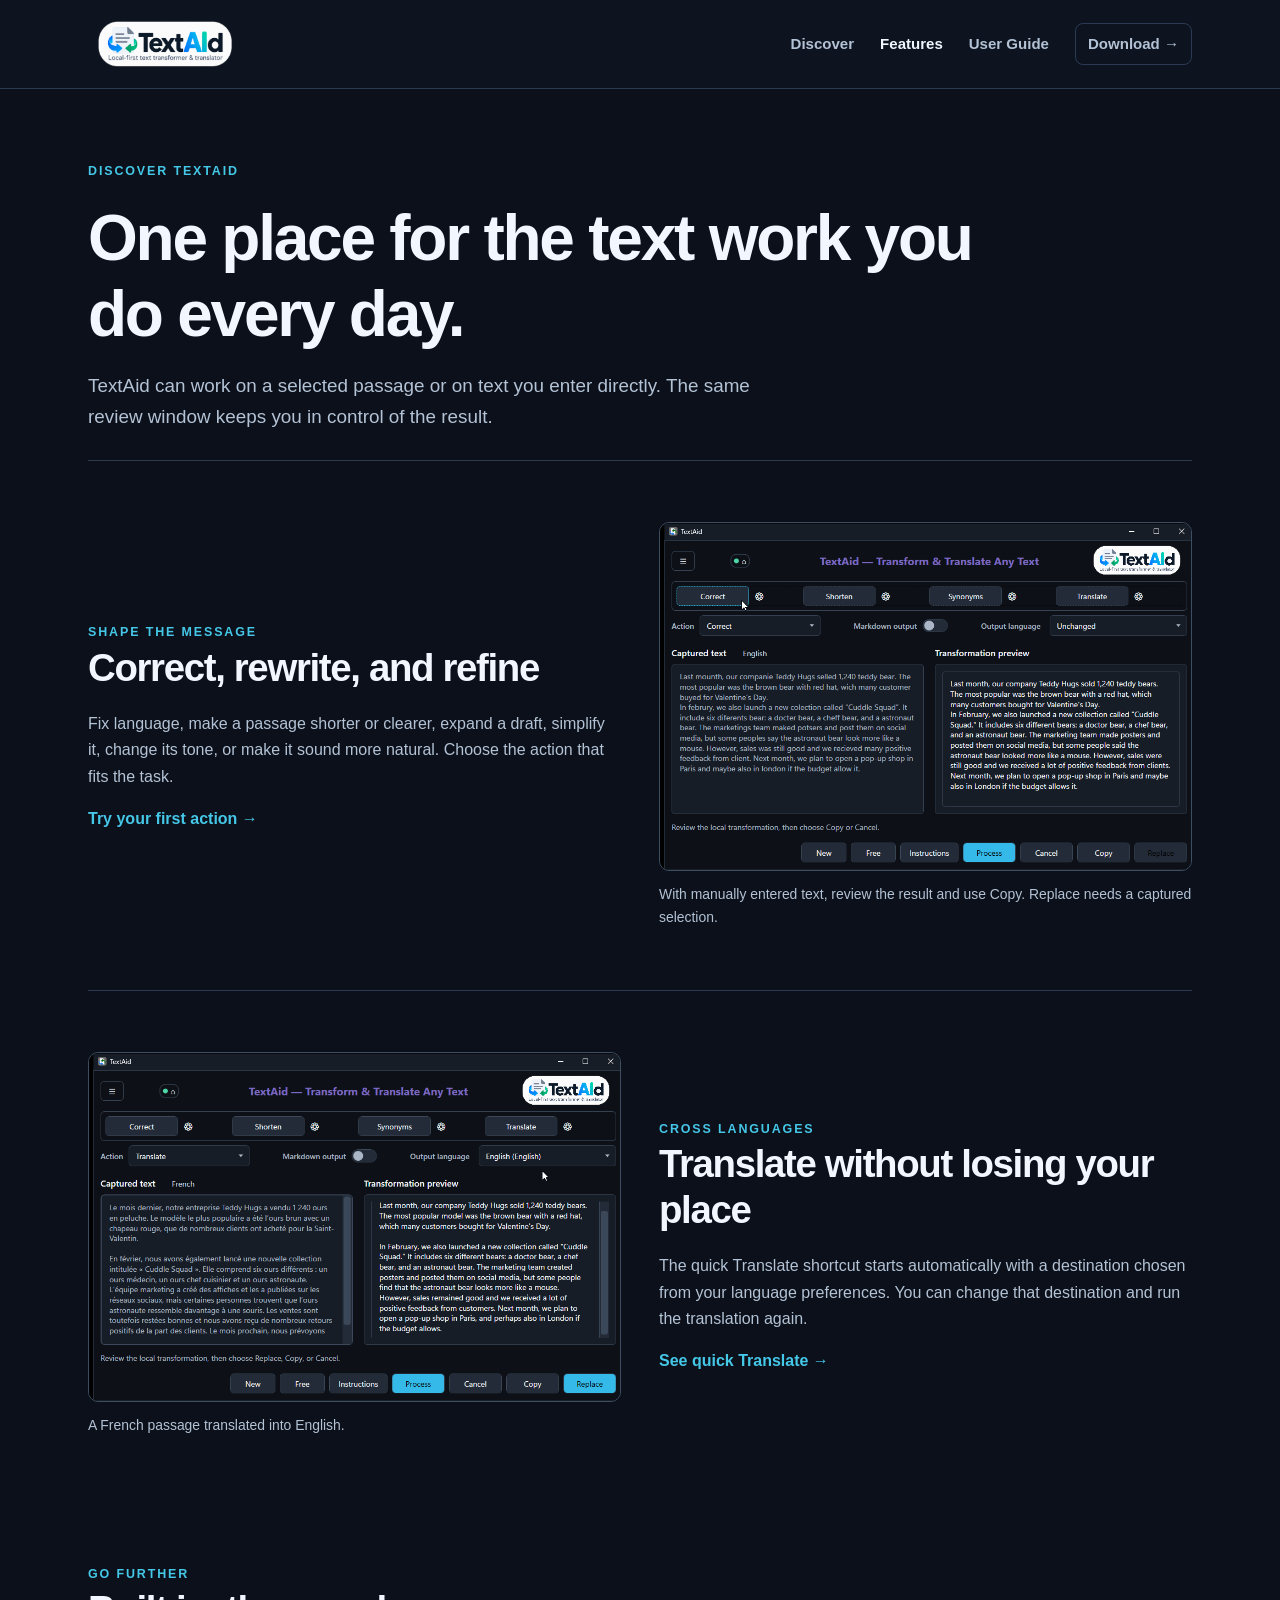
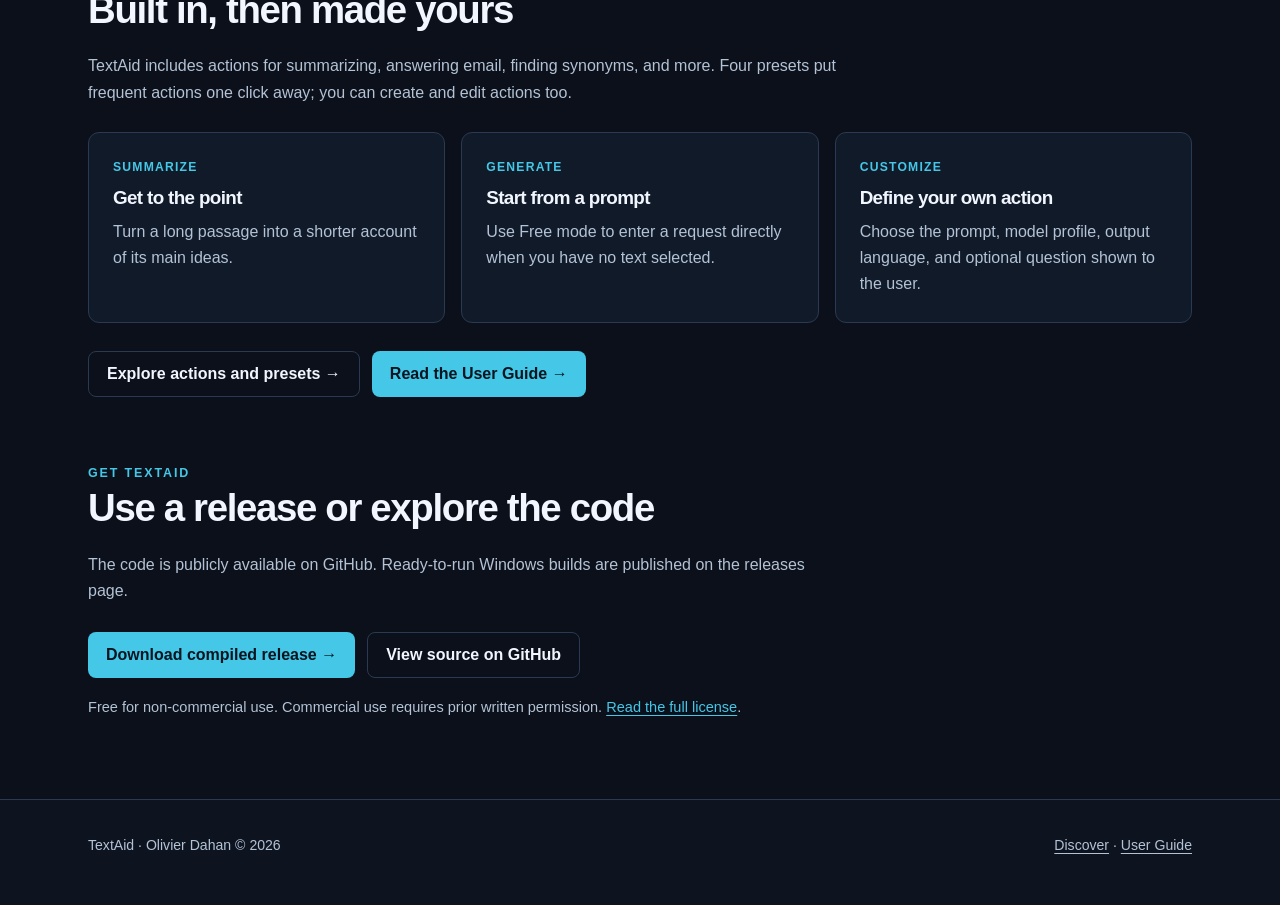
==== site/features.html @ c763dded "Add TextAid website and user guide" ====
<!doctype html>
<html lang="en">
<head><meta charset="utf-8"><meta name="viewport" content="width=device-width, initial-scale=1"><meta name="description" content="Explore TextAid's text actions, quick translation, and AI connection choices."><title>Features — TextAid</title><link rel="stylesheet" href="styles.css"></head>
<body>
  <a class="skip" href="#main">Skip to content</a>
  <header class="site-header"><div class="header-inner"><a class="logo-link" href="index.html" aria-label="TextAid home"><img src="images/Logo-final.png" alt="TextAid" width="154" height="62"></a><nav class="primary-nav" aria-label="Main navigation"><a href="index.html">Discover</a><a href="features.html" aria-current="page">Features</a><a href="guide.html">User Guide</a><a class="nav-cta" href="https://github.com/odahan/TextAid/releases">Download →</a></nav></div></header>
  <main id="main" class="container">
    <header class="page-heading"><span class="eyebrow">Discover TextAid</span><h1>One place for the text work you do every day.</h1><p class="lead">TextAid can work on a selected passage or on text you enter directly. The same review window keeps you in control of the result.</p></header>
    <section class="story" aria-labelledby="transform"><div><span class="eyebrow">Shape the message</span><h2 id="transform">Correct, rewrite, and refine</h2><p>Fix language, make a passage shorter or clearer, expand a draft, simplify it, change its tone, or make it sound more natural. Choose the action that fits the task.</p><a class="text-link" href="guide-first-result.html">Try your first action</a></div><figure class="figure"><a href="images/01-choose-result.png" target="_blank" rel="noopener" aria-label="Open full-size screenshot in a new tab"><img src="images/01-choose-result.png" alt="TextAid showing manually entered text and a corrected result" width="966" height="633"></a><figcaption>With manually entered text, review the result and use Copy. Replace needs a captured selection.</figcaption></figure></section>
    <section class="story" aria-labelledby="translate"><div><span class="eyebrow">Cross languages</span><h2 id="translate">Translate without losing your place</h2><p>The quick Translate shortcut starts automatically with a destination chosen from your language preferences. You can change that destination and run the translation again.</p><a class="text-link" href="guide-quick-translate.html">See quick Translate</a></div><figure class="figure"><a href="images/02-quick-translate.png" target="_blank" rel="noopener" aria-label="Open full-size screenshot in a new tab"><img src="images/02-quick-translate.png" alt="French text and its English translation in TextAid" width="966" height="633"></a><figcaption>A French passage translated into English.</figcaption></figure></section>
    <section class="section" aria-labelledby="more"><div class="section-head"><span class="eyebrow">Go further</span><h2 id="more">Built in, then made yours</h2><p>TextAid includes actions for summarizing, answering email, finding synonyms, and more. Four presets put frequent actions one click away; you can create and edit actions too.</p></div><div class="feature-grid"><article class="panel"><div class="tag">Summarize</div><h3>Get to the point</h3><p>Turn a long passage into a shorter account of its main ideas.</p></article><article class="panel"><div class="tag">Generate</div><h3>Start from a prompt</h3><p>Use Free mode to enter a request directly when you have no text selected.</p></article><article class="panel"><div class="tag">Customize</div><h3>Define your own action</h3><p>Choose the prompt, model profile, output language, and optional question shown to the user.</p></article></div><div class="button-row"><a class="button button-outline" href="guide-actions.html">Explore actions and presets →</a><a class="button button-primary" href="guide.html">Read the User Guide →</a></div></section>
    <section class="section" aria-labelledby="get"><div class="section-head"><span class="eyebrow">Get TextAid</span><h2 id="get">Use a release or explore the code</h2><p>The code is publicly available on GitHub. Ready-to-run Windows builds are published on the releases page.</p></div><div class="button-row"><a class="button button-primary" href="https://github.com/odahan/TextAid/releases">Download compiled release →</a><a class="button button-outline" href="https://github.com/odahan/TextAid">View source on GitHub</a></div><p class="license-note">Free for non-commercial use. Commercial use requires prior written permission. <a href="https://github.com/odahan/TextAid/blob/master/LICENSE">Read the full license</a>.</p></section>
  </main>
  <footer class="site-footer"><div class="footer-inner"><p>TextAid · Olivier Dahan © 2026</p><p><a href="index.html">Discover</a> · <a href="guide.html">User Guide</a></p></div></footer>
</body></html>
---- site/styles.css ----
:root{color-scheme:dark;--bg:#0b101a;--surface:#111a29;--surface2:#172338;--line:#2a3a52;--text:#f2f6ff;--muted:#b3c2d5;--cyan:#45c7e7;--violet:#9b83f5;--green:#40d1a2;--max:1160px}
*{box-sizing:border-box}
html{scroll-behavior:smooth}
body{margin:0;background:var(--bg);color:var(--text);font:16px/1.65 "Segoe UI Variable Text","Segoe UI",Arial,sans-serif}
a{color:var(--cyan);text-underline-offset:.18em}
a:hover{color:#91e9fb}
img{max-width:100%;height:auto}
button,input{font:inherit}
:focus-visible{outline:3px solid var(--cyan);outline-offset:4px}
.skip{position:absolute;top:-80px;left:12px;z-index:100;background:var(--cyan);color:#07131c;padding:8px 12px;border-radius:6px}
.skip:focus{top:12px}
.site-header{border-bottom:1px solid var(--line);background:#0d1420}
.header-inner,.footer-inner,.container{max-width:var(--max);margin:auto;padding-left:28px;padding-right:28px}
.header-inner{min-height:88px;display:flex;align-items:center;gap:36px}
.logo-link{display:inline-flex;flex:none;align-items:center}
.logo-link img{display:block;width:154px}
.primary-nav{display:flex;gap:26px;align-items:center;margin-left:auto}
.primary-nav a{color:var(--muted);text-decoration:none;font-size:.94rem;font-weight:600}
.primary-nav a[aria-current="page"],.primary-nav a:hover{color:var(--text)}
.nav-cta{border:1px solid var(--line);border-radius:8px;padding:8px 12px}
.site-footer{margin-top:80px;border-top:1px solid var(--line);background:#0d1420}
.footer-inner{min-height:105px;display:flex;align-items:center;justify-content:space-between;gap:24px;color:var(--muted);font-size:.88rem}
.footer-inner a{color:var(--muted)}
.eyebrow{display:inline-block;color:var(--cyan);font-size:.78rem;font-weight:700;letter-spacing:.15em;text-transform:uppercase}
h1,h2,h3{line-height:1.18;letter-spacing:-.035em}
h1{font-size:clamp(2.45rem,5vw,4.8rem);margin:.28em 0}
h2{font-size:clamp(1.75rem,3vw,2.5rem);margin:0 0 .55em}
h3{font-size:1.18rem;margin:0 0 .5em}
p{margin:0 0 1em}
.lead{font-size:1.18rem;color:var(--muted);max-width:68ch}
.hero{padding-top:72px;padding-bottom:55px;display:grid;grid-template-columns:minmax(0,1fr) minmax(0,1.12fr);align-items:center;gap:46px}
.hero h1 em{color:var(--violet);font-style:normal}
.hero-copy{max-width:540px}
.hero-copy p{color:var(--muted);font-size:1.13rem}
.hero-copy .hero-follow{margin-top:15px;font-size:.91rem}
.license-note{color:var(--muted);font-size:.91rem;margin-top:17px}
.button-row{display:flex;flex-wrap:wrap;gap:12px;margin-top:28px}
.button{display:inline-flex;align-items:center;justify-content:center;min-height:46px;padding:10px 18px;border-radius:8px;text-decoration:none;font-weight:700;line-height:1.25}
.button-primary{background:var(--cyan);color:#06151f}
.button-primary:hover{background:#8be9fa;color:#06151f}
.button-outline{border:1px solid var(--line);color:var(--text)}
.button-outline:hover{border-color:var(--cyan);color:var(--text)}
.hero-image,.figure{margin:0}
.hero-image img,.figure img{display:block;width:100%;border:1px solid #3d4d62;border-radius:10px;box-shadow:0 20px 45px #0007;background:#0d121b}
.hero-image>a,.figure>a{display:block;border-radius:10px}
.hero-image>a:hover img,.figure>a:hover img{border-color:var(--cyan)}
figcaption{color:var(--muted);font-size:.87rem;margin-top:12px}
.hero-image{transform:rotate(-1deg)}
.section{padding-top:62px}
.section-head{max-width:760px;margin-bottom:26px}
.section-head p{color:var(--muted)}
.feature-grid,.steps-grid,.choice-grid{display:grid;grid-template-columns:repeat(3,minmax(0,1fr));gap:16px}
.panel{background:var(--surface);border:1px solid var(--line);border-radius:11px;padding:24px}
.panel p,.panel li{color:var(--muted)}
.panel h3 a{color:var(--text);text-decoration:none}
.panel h3 a:hover{color:var(--cyan)}
.panel .tag{color:var(--cyan);font-size:.76rem;font-weight:700;letter-spacing:.1em;text-transform:uppercase;margin-bottom:10px}
.panel p:last-child{margin-bottom:0}
.split{display:grid;grid-template-columns:1fr 1fr;align-items:center;gap:48px}
.route{display:flex;align-items:center;gap:12px;margin:16px 0 22px}
.key{display:inline-block;border:1px solid #4b5c77;border-bottom-width:3px;border-radius:7px;background:#1c2940;color:var(--text);padding:5px 10px;font-size:.9rem;font-weight:700;white-space:nowrap}
.arrow{color:var(--violet);font-size:1.3rem}
.text-link{font-weight:700;text-decoration:none}
.text-link:after{content:" →"}
.page-heading{padding-top:68px;padding-bottom:27px}
.page-heading h1{max-width:920px}
.page-heading .lead{margin-bottom:0}
.story{display:grid;grid-template-columns:1fr 1fr;gap:38px;align-items:center;padding:36px 0;border-top:1px solid var(--line)}
.story:nth-of-type(even) .figure{order:-1}
.story p{color:var(--muted)}
.guide-shell{max-width:var(--max);margin:auto;padding:38px 28px 0;display:grid;grid-template-columns:218px minmax(0,1fr);gap:44px}
.guide-nav{align-self:start;position:sticky;top:22px;border:1px solid var(--line);border-radius:10px;background:var(--surface);padding:20px 14px}
.guide-nav strong{display:block;color:var(--text);font-size:.86rem;letter-spacing:.07em;text-transform:uppercase;padding:0 10px 9px}
.guide-nav a{display:block;color:var(--muted);text-decoration:none;border-radius:6px;padding:7px 10px;font-size:.9rem;line-height:1.35}
.guide-nav a:hover,.guide-nav a[aria-current="page"]{color:var(--text);background:var(--surface2)}
.guide-nav a[aria-current="page"]{border-left:3px solid var(--cyan);padding-left:7px}
.guide-content{min-width:0;max-width:850px}
.guide-content>header{padding:10px 0 25px;border-bottom:1px solid var(--line)}
.guide-content h1{font-size:clamp(2.2rem,4vw,3.65rem);margin:.25em 0}
.guide-content .lead{font-size:1.1rem}
.guide-content section{padding-top:42px}
.guide-content section h2{font-size:1.8rem}
.guide-content section h3{margin-top:26px}
.guide-content p,.guide-content li{max-width:75ch}
.guide-content li{margin:0 0 .58em}
.guide-content ul,.guide-content ol{padding-left:1.5em}
.callout{border-left:3px solid var(--cyan);background:var(--surface);border-radius:0 8px 8px 0;padding:18px 20px;margin:22px 0;color:var(--muted)}
.callout strong{color:var(--text)}
.callout p:last-child{margin-bottom:0}
.warning{border-left-color:var(--violet)}
.mini-grid{display:grid;grid-template-columns:repeat(2,minmax(0,1fr));gap:14px;margin:20px 0}
.mini-grid .panel{padding:19px}
.figure{margin:25px 0}
.figure img{box-shadow:none}
table{width:100%;border-collapse:collapse;margin:20px 0;font-size:.94rem}
th,td{text-align:left;vertical-align:top;border-bottom:1px solid var(--line);padding:11px 12px}
th{color:var(--text);background:var(--surface2)}
td{color:var(--muted)}
td:first-child{color:var(--text);font-weight:600}
code{background:var(--surface2);border:1px solid var(--line);border-radius:4px;color:#d8e5ff;padding:.09em .3em}
.pager{display:flex;justify-content:space-between;gap:20px;border-top:1px solid var(--line);padding-top:30px;margin-top:46px}
.pager a{text-decoration:none;font-weight:700}
.guide-index .steps-grid{grid-template-columns:repeat(2,minmax(0,1fr))}
.guide-index .panel{min-height:154px}
.guide-index .panel span{display:block;color:var(--cyan);font-size:.76rem;font-weight:700;letter-spacing:.1em;margin-bottom:9px}
.guide-index .panel a{color:var(--text);text-decoration:none}
.guide-index .panel a:hover{color:var(--cyan)}
@media(max-width:900px){.hero,.split,.story{grid-template-columns:1fr}.hero-image{transform:none}.story:nth-of-type(even) .figure{order:0}.feature-grid,.choice-grid{grid-template-columns:repeat(2,minmax(0,1fr))}.guide-shell{grid-template-columns:1fr}.guide-nav{position:static}.guide-nav a{display:inline-block}.guide-nav a[aria-current="page"]{border-left:0;border-bottom:3px solid var(--cyan);padding-left:10px;padding-bottom:4px}}
@media(max-width:620px){.header-inner,.footer-inner,.container{padding-left:18px;padding-right:18px}.header-inner{gap:12px;min-height:74px}.logo-link img{width:105px}.primary-nav{gap:10px}.primary-nav a{font-size:.79rem}.nav-cta{display:none}.hero{padding-top:43px;gap:28px}.feature-grid,.choice-grid,.steps-grid,.guide-index .steps-grid,.mini-grid{grid-template-columns:1fr}.section{padding-top:47px}.page-heading{padding-top:43px}.guide-shell{padding:20px 18px 0}.guide-content section{padding-top:34px}.footer-inner{display:block;padding-top:23px;padding-bottom:23px}.footer-inner p{margin-bottom:7px}.pager{flex-direction:column}.route{flex-wrap:wrap}th,td{padding:9px 7px;font-size:.84rem}}
@media(prefers-reduced-motion:reduce){html{scroll-behavior:auto}}
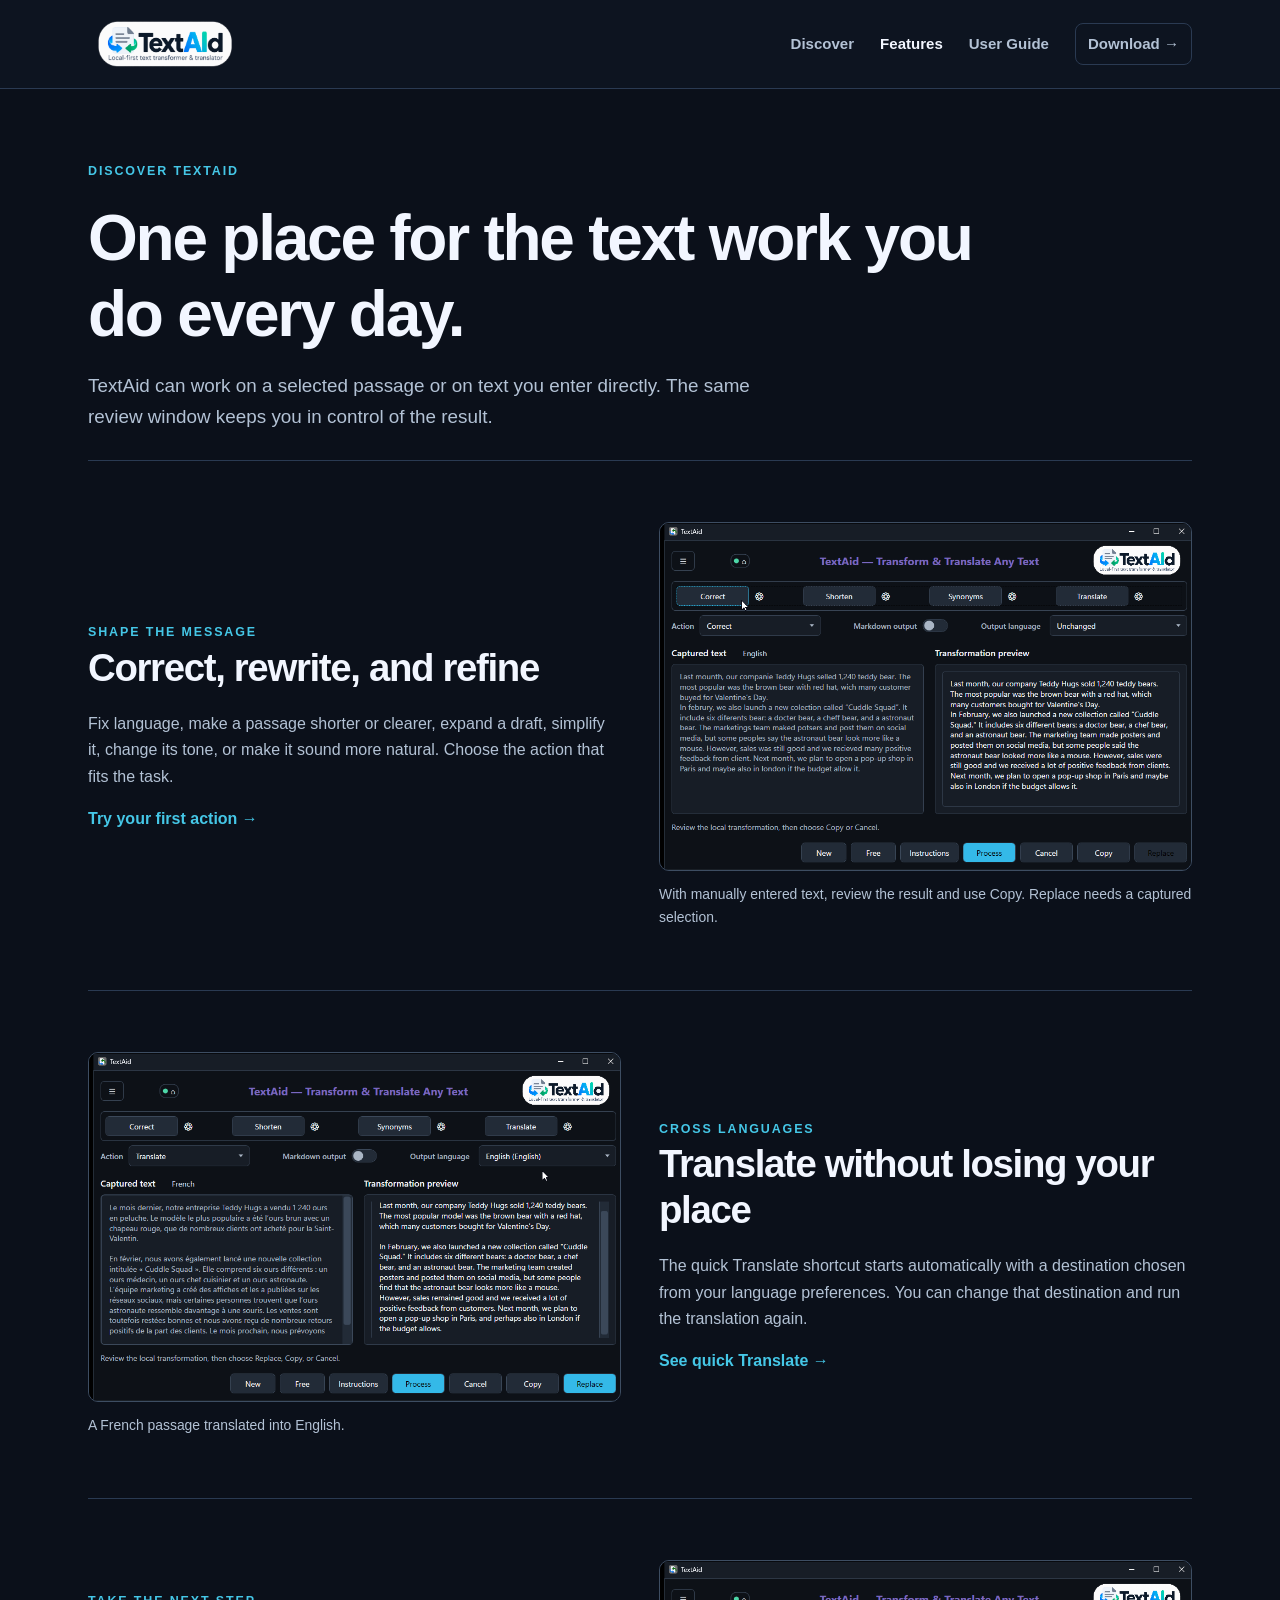
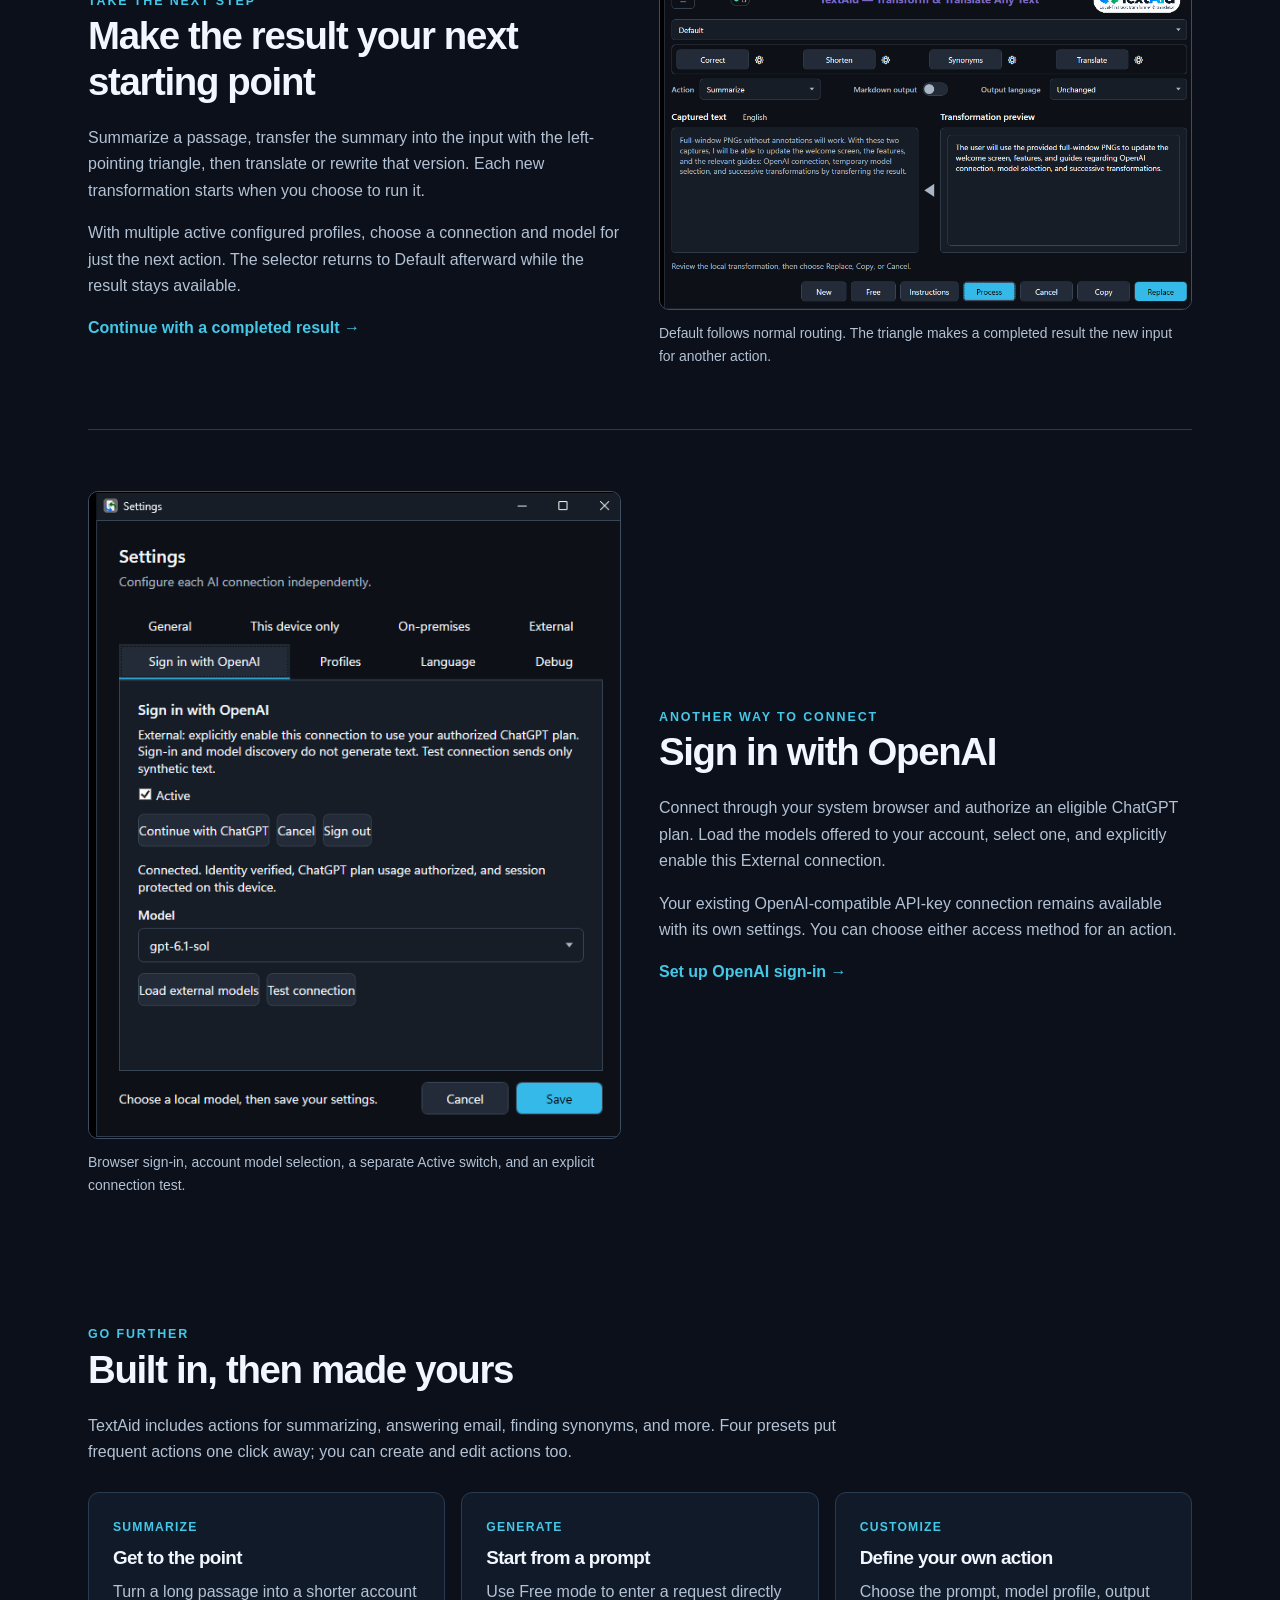
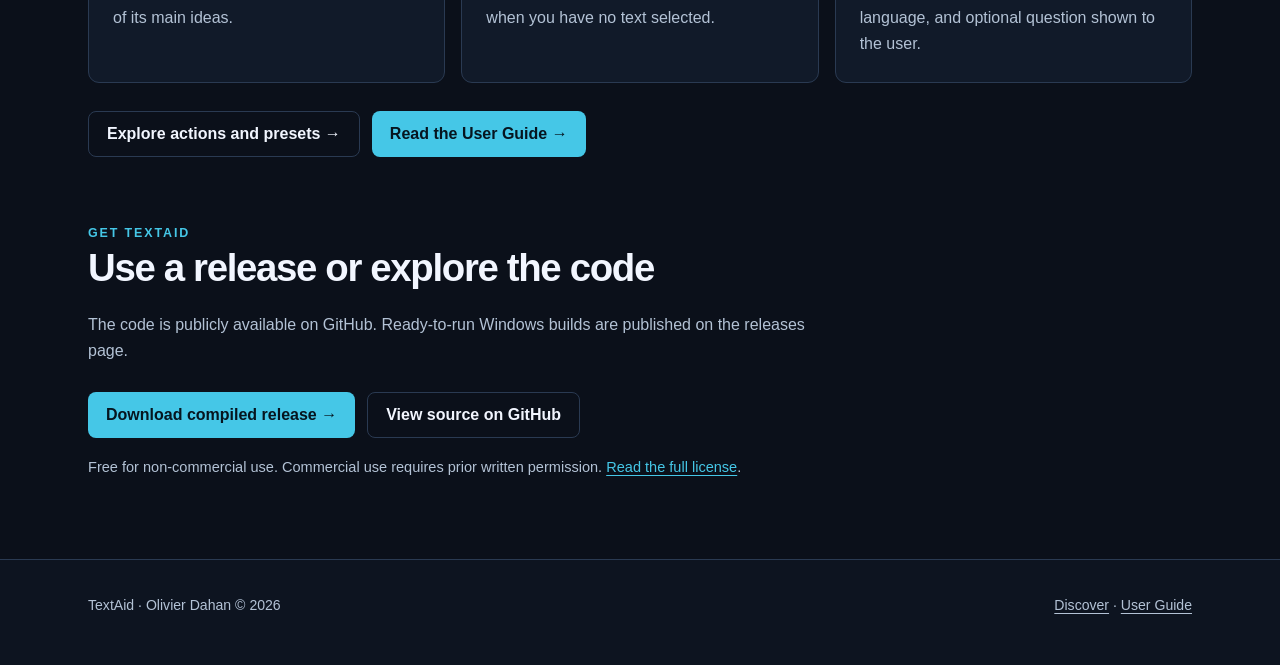
==== commit 71555cf6: "Update website for LOT-014 OpenAI access and sequential processing Document OpenAI account sign-in a" ====
--- a/site/features.html
+++ b/site/features.html
@@ -1,6 +1,6 @@
 <!doctype html>
 <html lang="en">
-<head><meta charset="utf-8"><meta name="viewport" content="width=device-width, initial-scale=1"><meta name="description" content="Explore TextAid's text actions, quick translation, and AI connection choices."><title>Features — TextAid</title><link rel="stylesheet" href="styles.css"></head>
+<head><meta charset="utf-8"><meta name="viewport" content="width=device-width, initial-scale=1"><meta name="description" content="Explore TextAid's text actions, OpenAI sign-in, one-action model choice, result transfer, and quick translation."><title>Features — TextAid</title><link rel="stylesheet" href="styles.css"></head>
 <body>
   <a class="skip" href="#main">Skip to content</a>
   <header class="site-header"><div class="header-inner"><a class="logo-link" href="index.html" aria-label="TextAid home"><img src="images/Logo-final.png" alt="TextAid" width="154" height="62"></a><nav class="primary-nav" aria-label="Main navigation"><a href="index.html">Discover</a><a href="features.html" aria-current="page">Features</a><a href="guide.html">User Guide</a><a class="nav-cta" href="https://github.com/odahan/TextAid/releases">Download →</a></nav></div></header>
@@ -8,8 +8,10 @@
     <header class="page-heading"><span class="eyebrow">Discover TextAid</span><h1>One place for the text work you do every day.</h1><p class="lead">TextAid can work on a selected passage or on text you enter directly. The same review window keeps you in control of the result.</p></header>
     <section class="story" aria-labelledby="transform"><div><span class="eyebrow">Shape the message</span><h2 id="transform">Correct, rewrite, and refine</h2><p>Fix language, make a passage shorter or clearer, expand a draft, simplify it, change its tone, or make it sound more natural. Choose the action that fits the task.</p><a class="text-link" href="guide-first-result.html">Try your first action</a></div><figure class="figure"><a href="images/01-choose-result.png" target="_blank" rel="noopener" aria-label="Open full-size screenshot in a new tab"><img src="images/01-choose-result.png" alt="TextAid showing manually entered text and a corrected result" width="966" height="633"></a><figcaption>With manually entered text, review the result and use Copy. Replace needs a captured selection.</figcaption></figure></section>
     <section class="story" aria-labelledby="translate"><div><span class="eyebrow">Cross languages</span><h2 id="translate">Translate without losing your place</h2><p>The quick Translate shortcut starts automatically with a destination chosen from your language preferences. You can change that destination and run the translation again.</p><a class="text-link" href="guide-quick-translate.html">See quick Translate</a></div><figure class="figure"><a href="images/02-quick-translate.png" target="_blank" rel="noopener" aria-label="Open full-size screenshot in a new tab"><img src="images/02-quick-translate.png" alt="French text and its English translation in TextAid" width="966" height="633"></a><figcaption>A French passage translated into English.</figcaption></figure></section>
+    <section class="story" aria-labelledby="continue"><div><span class="eyebrow">Take the next step</span><h2 id="continue">Make the result your next starting point</h2><p>Summarize a passage, transfer the summary into the input with the left-pointing triangle, then translate or rewrite that version. Each new transformation starts when you choose to run it.</p><p>With multiple active configured profiles, choose a connection and model for just the next action. The selector returns to Default afterward while the result stays available.</p><a class="text-link" href="guide-workspace.html#transfer-result">Continue with a completed result</a></div><figure class="figure"><a href="images/07-DefaultModel.png" target="_blank" rel="noopener" aria-label="Open full-size screenshot in a new tab"><img src="images/07-DefaultModel.png" alt="TextAid's completed summary with the Default model selector and the left-pointing result-to-input triangle" width="966" height="633" loading="lazy"></a><figcaption>Default follows normal routing. The triangle makes a completed result the new input for another action.</figcaption></figure></section>
+    <section class="story" aria-labelledby="openai"><div><span class="eyebrow">Another way to connect</span><h2 id="openai">Sign in with OpenAI</h2><p>Connect through your system browser and authorize an eligible ChatGPT plan. Load the models offered to your account, select one, and explicitly enable this External connection.</p><p>Your existing OpenAI-compatible API-key connection remains available with its own settings. You can choose either access method for an action.</p><a class="text-link" href="guide-settings.html#openai-sign-in">Set up OpenAI sign-in</a></div><figure class="figure figure-settings"><a href="images/08-SignInOpenAI.png" target="_blank" rel="noopener" aria-label="Open full-size screenshot in a new tab"><img src="images/08-SignInOpenAI.png" alt="Sign in with OpenAI settings showing an active authorized connection and a selected account model" width="586" height="713" loading="lazy"></a><figcaption>Browser sign-in, account model selection, a separate Active switch, and an explicit connection test.</figcaption></figure></section>
     <section class="section" aria-labelledby="more"><div class="section-head"><span class="eyebrow">Go further</span><h2 id="more">Built in, then made yours</h2><p>TextAid includes actions for summarizing, answering email, finding synonyms, and more. Four presets put frequent actions one click away; you can create and edit actions too.</p></div><div class="feature-grid"><article class="panel"><div class="tag">Summarize</div><h3>Get to the point</h3><p>Turn a long passage into a shorter account of its main ideas.</p></article><article class="panel"><div class="tag">Generate</div><h3>Start from a prompt</h3><p>Use Free mode to enter a request directly when you have no text selected.</p></article><article class="panel"><div class="tag">Customize</div><h3>Define your own action</h3><p>Choose the prompt, model profile, output language, and optional question shown to the user.</p></article></div><div class="button-row"><a class="button button-outline" href="guide-actions.html">Explore actions and presets →</a><a class="button button-primary" href="guide.html">Read the User Guide →</a></div></section>
-    <section class="section" aria-labelledby="get"><div class="section-head"><span class="eyebrow">Get TextAid</span><h2 id="get">Use a release or explore the code</h2><p>The code is publicly available on GitHub. Ready-to-run Windows builds are published on the releases page.</p></div><div class="button-row"><a class="button button-primary" href="https://github.com/odahan/TextAid/releases">Download compiled release →</a><a class="button button-outline" href="https://github.com/odahan/TextAid">View source on GitHub</a></div><p class="license-note">Free for non-commercial use. Commercial use requires prior written permission. <a href="https://github.com/odahan/TextAid/blob/master/LICENSE">Read the full license</a>.</p></section>
+    <section class="section" aria-labelledby="get"><div class="section-head"><span class="eyebrow">Get TextAid</span><h2 id="get">Use a release or explore the code</h2><p>The code is publicly available on GitHub. Ready-to-run Windows builds are published on the releases page.</p></div><div class="button-row"><a class="button button-primary" href="https://github.com/odahan/TextAid/releases">Download compiled release →</a><a class="button button-outline" href="https://github.com/odahan/TextAid">View source on GitHub</a></div><p class="license-note">Free for non-commercial use. Commercial use requires prior written permission. <a href="https://github.com/odahan/TextAid/blob/master/license.md">Read the full license</a>.</p></section>
   </main>
   <footer class="site-footer"><div class="footer-inner"><p>TextAid · Olivier Dahan © 2026</p><p><a href="index.html">Discover</a> · <a href="guide.html">User Guide</a></p></div></footer>
 </body></html>
--- a/site/styles.css
+++ b/site/styles.css
@@ -92,6 +92,7 @@
 .mini-grid .panel{padding:19px}
 .figure{margin:25px 0}
 .figure img{box-shadow:none}
+.figure-settings{max-width:586px;margin-left:auto;margin-right:auto}
 table{width:100%;border-collapse:collapse;margin:20px 0;font-size:.94rem}
 th,td{text-align:left;vertical-align:top;border-bottom:1px solid var(--line);padding:11px 12px}
 th{color:var(--text);background:var(--surface2)}
